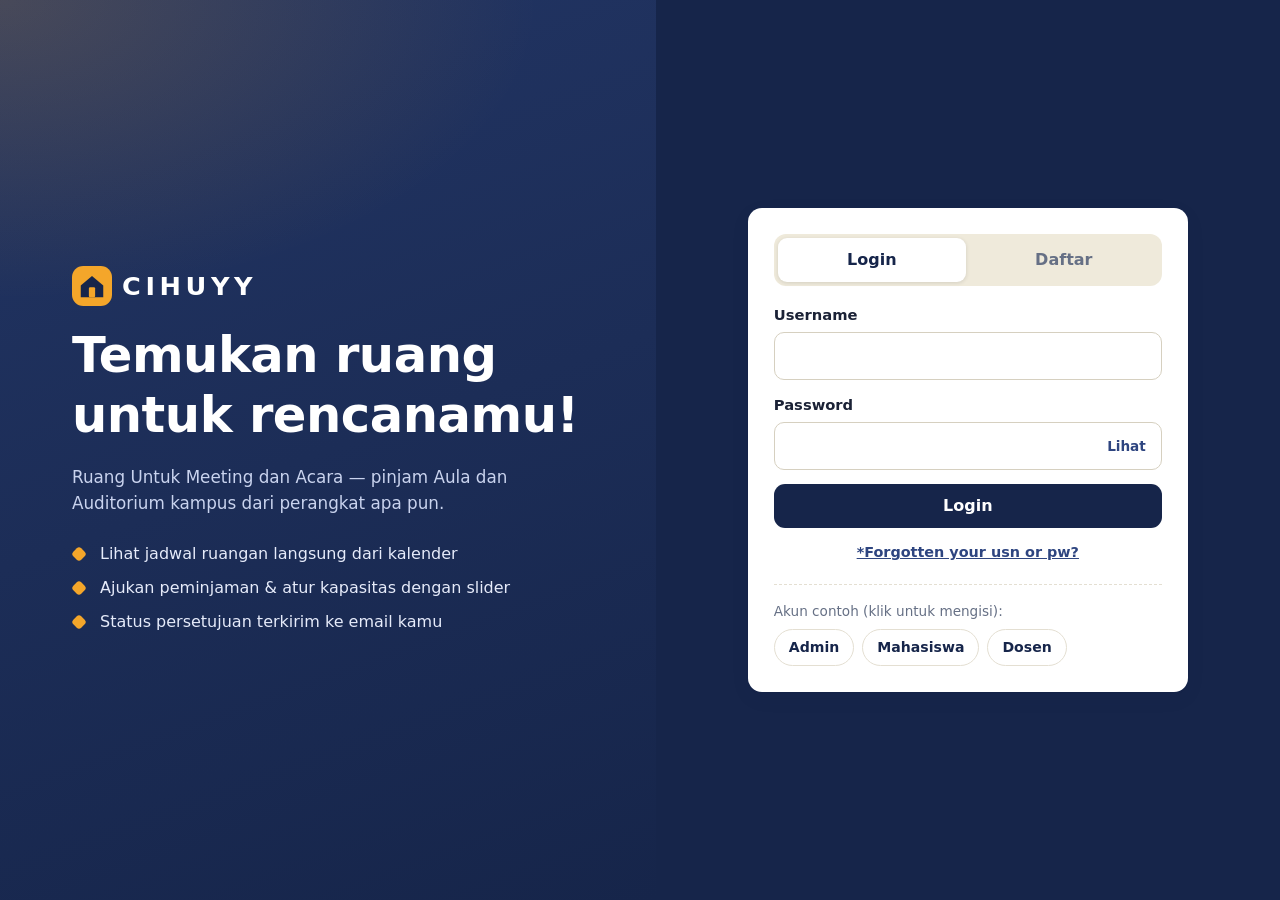
==== admin.html @ 541a38cf "Add files via upload" ====
<!doctype html>
<html lang="id">
<head>
  <meta charset="utf-8">
  <meta name="viewport" content="width=device-width, initial-scale=1">
  <meta name="theme-color" content="#16254a">
  <title>RUMA — Mode Admin</title>
  <link rel="stylesheet" href="css/base.css">
  <link rel="stylesheet" href="css/calendar.css">
  <link rel="stylesheet" href="css/admin.css">
</head>
<body>
  <header class="topbar">
    <div class="topbar-in">
      <a class="brand" href="admin.html" aria-label="CIHUYY beranda admin">
        <svg class="brand-mark" viewBox="0 0 32 32" width="30" height="30" aria-hidden="true"><rect width="32" height="32" rx="9" fill="#f4a62a"/><path d="M7 15.5 16 8l9 7.5V25H7z" fill="#16254a"/><rect x="13.5" y="17" width="5" height="8" rx="1" fill="#f4a62a"/></svg>
        <span class="brand-name">CIHUYY</span>
        <span class="mode-tag admin">Mode Admin</span>
      </a>
      <div class="topbar-right">
        <a class="btn ghost sm light" href="client.html">Mode Client →</a>
        <div class="userchip"><span class="avatar" id="avatar" aria-hidden="true"></span><span class="u-text"><strong id="userName"></strong><small>Administrator</small></span></div>
        <button type="button" class="btn ghost sm light" id="logoutBtn">Keluar</button>
      </div>
    </div>
    <nav class="tabs" aria-label="Menu admin">
      <button type="button" data-tab="ringkasan">Ringkasan</button>
      <button type="button" data-tab="permintaan">Permintaan <span class="count" id="pendCount" hidden></span></button>
      <button type="button" data-tab="jadwal">Jadwal</button>
      <button type="button" data-tab="kapasitas">Kapasitas Aula</button>
      <button type="button" data-tab="pengguna">Pengguna</button>
    </nav>
  </header>

  <main class="container">
    <section id="tab-ringkasan" hidden>
      <div class="page-head"><h1>Ringkasan</h1><p>Pantau permintaan peminjaman yang masuk dari mode client secara langsung.</p></div>
      <div class="stats" id="stats"></div>
      <div class="two-col">
        <div class="card pad"><h3>Menunggu persetujuan</h3><div id="quickPending"></div></div>
        <div class="card pad"><h3>Jadwal terdekat</h3><div id="upcoming"></div></div>
      </div>
    </section>

    <section id="tab-permintaan" hidden>
      <div class="page-head"><h1>Permintaan peminjaman</h1><p>Setujui atau tolak permohonan. Pemohon otomatis mendapat email dan notifikasi.</p></div>
      <div class="toolbar">
        <div class="chips" id="filterChips" role="group" aria-label="Filter status">
          <button type="button" class="chip active" data-filter="semua">Semua</button>
          <button type="button" class="chip" data-filter="menunggu">Menunggu</button>
          <button type="button" class="chip" data-filter="disetujui">Disetujui</button>
          <button type="button" class="chip" data-filter="ditolak">Ditolak</button>
        </div>
        <input type="search" id="searchBox" placeholder="Cari nama, kode, kegiatan…" aria-label="Cari permintaan">
      </div>
      <div class="card table-card"><div class="table-wrap"><table class="table" id="reqTable">
        <thead><tr><th>Kode</th><th>Peminjam</th><th>Tanggal</th><th>Waktu</th><th>Ruangan</th><th>Status</th><th>Aksi</th></tr></thead>
        <tbody id="reqBody"></tbody>
      </table></div></div>
    </section>

    <section id="tab-jadwal" hidden>
      <div class="page-head"><h1>Jadwal ruangan</h1><p>Tampilan kalender yang sama dengan yang dilihat client, lengkap dengan nama peminjam.</p></div>
      <div class="jadwal-layout">
        <div class="card pad" id="calRoot"></div>
        <div class="card pad" id="schedRoot"></div>
      </div>
    </section>

    <section id="tab-kapasitas" hidden>
      <div class="page-head"><h1>Kapasitas aula</h1><p>Geser slider untuk menentukan kapasitas maksimum tiap ruangan. Perubahan langsung memengaruhi slider di formulir client.</p></div>
      <div class="cap-grid" id="capGrid"></div>
    </section>

    <section id="tab-pengguna" hidden>
      <div class="page-head"><h1>Pengguna terdaftar</h1><p>Daftar akun yang dapat masuk ke CIHUYY.</p></div>
      <div class="card table-card"><div class="table-wrap"><table class="table">
        <thead><tr><th>Nama</th><th>Username</th><th>Email</th><th>Tipe</th><th>ID</th><th>Aksi</th></tr></thead>
        <tbody id="userBody"></tbody>
      </table></div></div>
    </section>
  </main>

  <script src="js/utils.js"></script>
  <script src="js/ui.js"></script>
  <script src="js/storage.js"></script>
  <script src="js/auth.js"></script>
  <script src="js/mailer.js"></script>
  <script src="js/calendar.js"></script>
  <script src="js/schedule.js"></script>
  <script src="js/admin.js"></script>
</body>
</html>
---- css/base.css ----
/* RUMA — base.css : token desain, reset, dan komponen bersama */
:root {
  --navy: #16254a;
  --navy-2: #223564;
  --navy-3: #2e4580;
  --amber: #f4a62a;
  --amber-d: #d98a0c;
  --cream: #f6f3ea;
  --card: #ffffff;
  --ink: #1b2236;
  --muted: #667085;
  --line: #e4dfd2;
  --ok: #1d7f55;
  --ok-bg: #e2f4ea;
  --wait: #9a6700;
  --wait-bg: #fff1cf;
  --bad: #b3261e;
  --bad-bg: #fde4e1;
  --radius: 14px;
  --shadow: 0 1px 2px rgba(22, 37, 74, .06), 0 6px 20px rgba(22, 37, 74, .06);
  --focus: 0 0 0 3px rgba(244, 166, 42, .45);
}

*,
*::before,
*::after {
  box-sizing: border-box;
}

html {
  -webkit-text-size-adjust: 100%;
}

body {
  margin: 0;
  font: 16px/1.5 system-ui, -apple-system, "Segoe UI", Roboto, "Helvetica Neue", Arial, sans-serif;
  background: var(--cream);
  color: var(--ink);
  min-height: 100vh;
}

body.modal-open {
  overflow: hidden;
}

h1,
h2,
h3 {
  line-height: 1.2;
  margin: 0;
  letter-spacing: -.01em;
}

h1 {
  font-size: clamp(1.4rem, 1.1rem + 1.4vw, 2rem);
}

h3 {
  font-size: 1.05rem;
}

p {
  margin: 0;
}

a {
  color: var(--navy-3);
}

code {
  font: 600 .85em ui-monospace, Menlo, Consolas, monospace;
  background: #efeadb;
  padding: 2px 6px;
  border-radius: 6px;
}

button {
  font: inherit;
  cursor: pointer;
}

:focus-visible {
  outline: none;
  box-shadow: var(--focus);
}

[hidden] {
  display: none !important;
}

.sr-only {
  position: absolute;
  width: 1px;
  height: 1px;
  overflow: hidden;
  clip: rect(0 0 0 0);
  white-space: nowrap;
}

.muted {
  color: var(--muted);
}

.muted-sm {
  color: var(--muted);
  font-size: .85rem;
}

.ok-text {
  color: var(--ok);
  font-weight: 600;
}

.bad-text {
  color: var(--bad) !important;
}

/* ---------- Layout ---------- */
.container {
  max-width: 1120px;
  margin: 0 auto;
  padding: 22px 16px 80px;
}

.page-head {
  margin-bottom: 18px;
  display: grid;
  gap: 4px;
}

.page-head p {
  color: var(--muted);
}

.grid-2 {
  display: grid;
  grid-template-columns: 1fr 1fr;
  gap: 12px;
}

.card {
  background: var(--card);
  border: 1px solid var(--line);
  border-radius: var(--radius);
  box-shadow: var(--shadow);
}

.card.pad,
.pad {
  padding: 20px;
}

.block {
  display: flex;
  width: 100%;
  justify-content: center;
}

/* ---------- Topbar ---------- */
.topbar {
  background: var(--navy);
  color: #fff;
  position: sticky;
  top: 0;
  z-index: 30;
  box-shadow: 0 2px 12px rgba(0, 0, 0, .15);
}

.topbar-in {
  max-width: 1120px;
  margin: 0 auto;
  padding: 10px 16px;
  display: flex;
  align-items: center;
  justify-content: space-between;
  gap: 12px;
}

.brand {
  display: inline-flex;
  align-items: center;
  gap: 10px;
  color: inherit;
  text-decoration: none;
}

.brand-name {
  font-weight: 800;
  letter-spacing: .18em;
  font-size: 1.15rem;
}

.mode-tag {
  font-size: .7rem;
  font-weight: 700;
  text-transform: uppercase;
  letter-spacing: .08em;
  padding: 3px 9px;
  border-radius: 99px;
  background: rgba(255, 255, 255, .14);
}

.mode-tag.admin {
  background: var(--amber);
  color: var(--navy);
}

.topbar-right {
  display: flex;
  align-items: center;
  gap: 10px;
}

.userchip {
  display: flex;
  align-items: center;
  gap: 9px;
}

.avatar {
  width: 34px;
  height: 34px;
  border-radius: 50%;
  background: var(--amber);
  color: var(--navy);
  display: grid;
  place-items: center;
  font-weight: 800;
}

.u-text {
  display: grid;
  line-height: 1.15;
}

.u-text small {
  color: #b9c4e4;
  font-size: .75rem;
}

.tabs {
  max-width: 1120px;
  margin: 0 auto;
  padding: 0 10px;
  display: flex;
  gap: 2px;
  overflow-x: auto;
  scrollbar-width: none;
}

.tabs::-webkit-scrollbar {
  display: none;
}

.tabs button {
  background: none;
  border: 0;
  color: #c9d3ee;
  padding: 12px 14px;
  font-weight: 600;
  white-space: nowrap;
  border-bottom: 3px solid transparent;
}

.tabs button:hover {
  color: #fff;
}

.tabs button.active {
  color: #fff;
  border-bottom-color: var(--amber);
}

.count {
  display: inline-grid;
  place-items: center;
  min-width: 20px;
  height: 20px;
  padding: 0 6px;
  margin-left: 4px;
  border-radius: 99px;
  background: var(--amber);
  color: var(--navy);
  font-size: .72rem;
  font-weight: 800;
}

/* ---------- Buttons ---------- */
.btn {
  display: inline-flex;
  align-items: center;
  justify-content: center;
  gap: 6px;
  border: 1.5px solid transparent;
  border-radius: 11px;
  padding: 11px 18px;
  font-weight: 700;
  text-decoration: none;
  line-height: 1.1;
  transition: transform .08s, background .15s, border-color .15s;
  min-height: 44px;
}

.btn:active:not(:disabled) {
  transform: translateY(1px);
}

.btn:disabled {
  opacity: .45;
  cursor: not-allowed;
}

.btn.sm {
  padding: 7px 12px;
  min-height: 36px;
  font-size: .88rem;
  border-radius: 9px;
}

.btn.primary {
  background: var(--navy);
  color: #fff;
}

.btn.primary:hover:not(:disabled) {
  background: var(--navy-2);
}

.btn.ghost {
  background: transparent;
  color: var(--navy);
  border-color: var(--line);
}

.btn.ghost:hover:not(:disabled) {
  border-color: var(--navy-3);
  background: #f2efe5;
}

.btn.ghost.light {
  color: #fff;
  border-color: rgba(255, 255, 255, .28);
}

.btn.ghost.light:hover {
  background: rgba(255, 255, 255, .12);
  border-color: rgba(255, 255, 255, .5);
}

.btn.danger {
  background: var(--bad-bg);
  color: var(--bad);
  border-color: #f3c3be;
}

.btn.danger:hover:not(:disabled) {
  background: #fbd3ce;
}

.btn.warn {
  background: var(--wait-bg);
  color: var(--wait);
  border-color: #efd48a;
}

.btn.warn:hover:not(:disabled) {
  background: #ffe8ac;
}

.icon-btn {
  width: 40px;
  height: 40px;
  border-radius: 50%;
  border: 0;
  background: transparent;
  font-size: 1.3rem;
  color: inherit;
  display: inline-grid;
  place-items: center;
}

.icon-btn:hover {
  background: rgba(22, 37, 74, .08);
}

.link {
  background: none;
  border: 0;
  padding: 0;
  color: var(--navy-3);
  text-decoration: underline;
  font-weight: 600;
}

/* ---------- Forms ---------- */
.field {
  display: grid;
  gap: 6px;
  margin-bottom: 14px;
  border: 0;
  padding: 0;
  min-width: 0;
}

.field>label,
.field>legend,
.slider-top label {
  font-weight: 700;
  font-size: .92rem;
  padding: 0;
}

input:not([type=checkbox]):not([type=radio]):not([type=range]),
select,
textarea {
  width: 100%;
  font: inherit;
  color: var(--ink);
  background: #fff;
  padding: 11px 13px;
  min-height: 44px;
  border: 1.5px solid #d6d0c0;
  border-radius: 10px;
  transition: border-color .15s, box-shadow .15s;
}

textarea {
  resize: vertical;
}

input:focus,
select:focus,
textarea:focus {
  outline: none;
  border-color: var(--amber-d);
  box-shadow: var(--focus);
}

.hint {
  color: var(--muted);
  font-size: .83rem;
}

.hint.tight {
  margin: -6px 0 14px;
}

.req-tag,
.opt-tag {
  font-size: .7rem;
  font-weight: 700;
  color: var(--muted);
  background: #efeadb;
  padding: 2px 7px;
  border-radius: 99px;
  margin-left: 4px;
  text-transform: lowercase;
}

.input-wrap {
  position: relative;
}

.input-wrap input {
  padding-right: 84px !important;
}

.reveal {
  position: absolute;
  right: 6px;
  top: 50%;
  transform: translateY(-50%);
  background: none;
  border: 0;
  color: var(--navy-3);
  font-weight: 700;
  font-size: .85rem;
  padding: 8px 10px;
}

.check {
  display: flex;
  gap: 10px;
  align-items: flex-start;
  margin: 4px 0 16px;
  font-weight: 600;
}

.check input {
  width: 20px;
  height: 20px;
  margin-top: 2px;
  accent-color: var(--navy);
  flex: none;
}

.form-error {
  background: var(--bad-bg);
  color: var(--bad);
  border: 1px solid #f3c3be;
  border-radius: 10px;
  padding: 10px 14px;
  font-size: .92rem;
  margin-bottom: 14px;
}

.form-error ul {
  margin: 0;
  padding-left: 18px;
}

.form-actions {
  display: flex;
  gap: 10px;
  justify-content: space-between;
  flex-wrap: wrap;
}

.form-actions.center {
  justify-content: center;
}

/* Slider rentang */
.slider {
  -webkit-appearance: none;
  appearance: none;
  width: 100%;
  height: 12px;
  border-radius: 99px;
  outline: none;
  cursor: pointer;
  margin: 8px 0 2px;
  background: linear-gradient(to right, var(--amber) var(--pct, 0%), #e3ddcc var(--pct, 0%));
}

.slider::-webkit-slider-thumb {
  -webkit-appearance: none;
  width: 28px;
  height: 28px;
  border-radius: 50%;
  background: var(--navy);
  border: 4px solid #fff;
  box-shadow: 0 1px 6px rgba(0, 0, 0, .35);
}

.slider::-moz-range-thumb {
  width: 22px;
  height: 22px;
  border-radius: 50%;
  background: var(--navy);
  border: 4px solid #fff;
  box-shadow: 0 1px 6px rgba(0, 0, 0, .35);
}

.slider::-moz-range-track {
  background: transparent;
}

.slider:focus-visible {
  box-shadow: var(--focus);
}

.slider-scale {
  display: flex;
  justify-content: space-between;
  color: var(--muted);
  font-size: .78rem;
}

/* ---------- Badges, chips, segmented ---------- */
.badge {
  display: inline-block;
  padding: 3px 10px;
  border-radius: 99px;
  font-size: .78rem;
  font-weight: 800;
  white-space: nowrap;
}

.badge.menunggu {
  background: var(--wait-bg);
  color: var(--wait);
}

.badge.disetujui {
  background: var(--ok-bg);
  color: var(--ok);
}

.badge.ditolak {
  background: var(--bad-bg);
  color: var(--bad);
}

.chips,
.demo-list {
  display: flex;
  gap: 8px;
  flex-wrap: wrap;
}

.chip {
  border: 1.5px solid var(--line);
  background: #fff;
  border-radius: 99px;
  padding: 7px 14px;
  font-weight: 700;
  font-size: .88rem;
  color: var(--navy);
}

.chip:hover {
  border-color: var(--navy-3);
}

.chip.active {
  background: var(--navy);
  color: #fff;
  border-color: var(--navy);
}

.seg {
  display: grid;
  grid-template-columns: 1fr 1fr;
  gap: 4px;
  background: #efeadb;
  padding: 4px;
  border-radius: 12px;
  margin-bottom: 18px;
}

.seg.small {
  grid-template-columns: repeat(3, 1fr);
  margin-bottom: 0;
}

.seg-btn,
.seg-opt span {
  border: 0;
  background: transparent;
  padding: 10px;
  border-radius: 9px;
  font-weight: 700;
  color: var(--muted);
  text-align: center;
  display: block;
  cursor: pointer;
}

.seg-btn.active,
.seg-opt input:checked+span {
  background: #fff;
  color: var(--navy);
  box-shadow: 0 1px 4px rgba(0, 0, 0, .12);
}

.seg-opt input {
  position: absolute;
  opacity: 0;
  pointer-events: none;
}

.seg-opt input:focus-visible+span {
  box-shadow: var(--focus);
}

/* ---------- Tabel responsif ---------- */
.table-wrap {
  overflow-x: auto;
}

.table-card {
  overflow: hidden;
}

.table {
  width: 100%;
  border-collapse: collapse;
  font-size: .93rem;
}

.table th {
  text-align: left;
  font-size: .76rem;
  text-transform: uppercase;
  letter-spacing: .06em;
  color: var(--muted);
  padding: 12px 14px;
  background: #faf8f2;
  border-bottom: 1px solid var(--line);
  white-space: nowrap;
}

.table td {
  padding: 12px 14px;
  border-bottom: 1px solid #efeadb;
  vertical-align: top;
}

.table tr:last-child td {
  border-bottom: 0;
}

.table .sub {
  display: block;
  color: var(--muted);
  font-size: .8rem;
  margin-top: 2px;
}

.table .act {
  display: flex;
  gap: 6px;
  flex-wrap: wrap;
}

.empty {
  display: grid;
  gap: 4px;
  justify-items: center;
  text-align: center;
  padding: 28px 16px;
  color: var(--muted);
}

.empty strong {
  color: var(--ink);
}

/* ---------- Toast & modal ---------- */
.toast-host {
  position: fixed;
  z-index: 100;
  left: 50%;
  bottom: 20px;
  transform: translateX(-50%);
  display: grid;
  gap: 8px;
  width: min(94vw, 460px);
  pointer-events: none;
}

.toast {
  pointer-events: auto;
  background: var(--navy);
  color: #fff;
  padding: 12px 16px;
  border-radius: 12px;
  box-shadow: 0 8px 28px rgba(0, 0, 0, .3);
  font-weight: 600;
  font-size: .92rem;
  border-left: 5px solid var(--amber);
  animation: pop .25s ease-out;
  transition: opacity .3s;
}

.toast.ok {
  border-left-color: #43c68b;
}

.toast.bad {
  border-left-color: #ff7b72;
}

.toast.warn {
  border-left-color: var(--amber);
}

.toast.out {
  opacity: 0;
}

@keyframes pop {
  from {
    transform: translateY(12px);
    opacity: 0;
  }
}

.modal-backdrop {
  position: fixed;
  inset: 0;
  background: rgba(15, 22, 45, .55);
  z-index: 90;
  display: grid;
  place-items: center;
  padding: 16px;
  animation: fade .15s;
}

@keyframes fade {
  from {
    opacity: 0;
  }
}

.modal {
  background: #fff;
  border-radius: 16px;
  width: min(460px, 100%);
  max-height: 90vh;
  display: flex;
  flex-direction: column;
  box-shadow: 0 20px 60px rgba(0, 0, 0, .35);
}

.modal.wide {
  width: min(620px, 100%);
}

.modal:focus {
  outline: none;
}

.modal-head {
  display: flex;
  align-items: center;
  justify-content: space-between;
  padding: 16px 18px 8px 22px;
}

.modal-body {
  padding: 8px 22px 12px;
  overflow-y: auto;
}

.modal-foot {
  padding: 12px 22px 18px;
  display: flex;
  gap: 8px;
  justify-content: flex-end;
  flex-wrap: wrap;
}

.terms {
  padding-left: 20px;
  display: grid;
  gap: 8px;
  margin: 0;
}

@media (max-width: 760px) {

  .u-text,
  .mode-tag {
    display: none;
  }

  .grid-2 {
    grid-template-columns: 1fr;
    gap: 0;
  }

  .grid-2 .field {
    margin-bottom: 14px;
  }

  .topbar-right .btn.sm {
    padding: 6px 10px;
  }

  /* tabel menjadi kartu */
  .table thead {
    display: none;
  }

  .table,
  .table tbody,
  .table tr,
  .table td {
    display: block;
    width: 100%;
  }

  .table tr {
    padding: 10px 14px;
    border-bottom: 1px solid var(--line);
  }

  .table td {
    border: 0;
    padding: 4px 0;
    display: flex;
    justify-content: space-between;
    gap: 14px;
    text-align: right;
  }

  .table td::before {
    content: attr(data-label);
    font-weight: 700;
    color: var(--muted);
    font-size: .8rem;
    text-align: left;
    flex: none;
  }

  .table .act {
    justify-content: flex-end;
  }

  .table tr.empty-row td::before {
    content: none;
  }

  .modal-foot .btn {
    flex: 1;
  }
}

@media (prefers-reduced-motion: reduce) {
  * {
    animation: none !important;
    transition: none !important;
  }
}
---- css/calendar.css ----
/* RUMA — calendar.css : kalender bulanan & tabel jadwal (dipakai client + admin) */
.jadwal-layout {
  display: grid;
  grid-template-columns: minmax(300px, 420px) 1fr;
  gap: 18px;
  align-items: start;
}

.cal-head {
  display: flex;
  align-items: center;
  justify-content: space-between;
  margin-bottom: 10px;
}

.cal-title {
  font-size: 1.1rem;
}

.cal-title span {
  color: var(--muted);
}

.cal-grid {
  display: grid;
  grid-template-columns: repeat(7, 1fr);
  gap: 4px;
}

.cal-dow span {
  text-align: center;
  font-size: .72rem;
  font-weight: 700;
  color: var(--muted);
  text-transform: uppercase;
  padding: 4px 0;
}

.cal-pad {
  aspect-ratio: 1;
}

.cal-day {
  position: relative;
  aspect-ratio: 1;
  min-height: 40px;
  border: 0;
  background: #faf8f2;
  border-radius: 10px;
  font-weight: 600;
  color: var(--ink);
  display: grid;
  place-items: center;
  padding-bottom: 6px;
  transition: background .12s;
}

.cal-day:hover {
  background: #efe9d6;
}

.cal-day.is-past {
  color: #a9a597;
}

.cal-day.is-today {
  box-shadow: inset 0 0 0 2px var(--amber);
}

.cal-day.is-selected {
  background: var(--navy);
  color: #fff;
}

.cal-day.is-selected:hover {
  background: var(--navy-2);
}

.cal-dots {
  position: absolute;
  bottom: 5px;
  left: 0;
  right: 0;
  display: flex;
  justify-content: center;
  gap: 3px;
}

.dot {
  display: inline-block;
  width: 7px;
  height: 7px;
  border-radius: 50%;
}

.dot.ok {
  background: var(--ok);
}

.dot.wait {
  background: var(--amber-d);
}

.cal-day.is-selected .dot.ok {
  background: #6ee0a8;
}

.cal-day.is-selected .dot.wait {
  background: var(--amber);
}

.cal-foot {
  display: flex;
  align-items: center;
  gap: 14px;
  margin-top: 14px;
  font-size: .8rem;
  color: var(--muted);
  flex-wrap: wrap;
}

.cal-foot .btn {
  margin-left: auto;
}

.legend {
  display: inline-flex;
  align-items: center;
  gap: 6px;
}

.sched-title {
  font-size: 1.05rem;
}

.sched-date {
  color: var(--muted);
  margin: 2px 0 14px;
  font-weight: 600;
}

.sched-actions {
  margin-top: 16px;
  display: flex;
  justify-content: flex-end;
}

.pager {
  display: flex;
  align-items: center;
  justify-content: flex-end;
  gap: 12px;
  margin-top: 12px;
  color: var(--muted);
  font-size: .88rem;
}

@media (max-width: 860px) {
  .jadwal-layout {
    grid-template-columns: 1fr;
  }

  .sched-actions .btn {
    width: 100%;
  }
}
---- css/admin.css ----
/* RUMA — admin.css : mode admin */
.stats {
  display: grid;
  grid-template-columns: repeat(4, 1fr);
  gap: 14px;
  margin-bottom: 18px;
}

.stat {
  background: #fff;
  border: 1px solid var(--line);
  border-radius: var(--radius);
  padding: 16px 18px;
  box-shadow: var(--shadow);
  display: grid;
  gap: 2px;
  border-top: 4px solid var(--navy);
}

.stat strong {
  font-size: 2rem;
  line-height: 1.1;
}

.stat span {
  color: var(--muted);
  font-size: .88rem;
}

.stat.menunggu {
  border-top-color: var(--amber);
}

.stat.disetujui {
  border-top-color: var(--ok);
}

.stat.ditolak {
  border-top-color: var(--bad);
}

.two-col {
  display: grid;
  grid-template-columns: 1fr 1fr;
  gap: 18px;
  align-items: start;
}

.two-col h3 {
  margin-bottom: 10px;
}

.qrow {
  display: flex;
  justify-content: space-between;
  align-items: center;
  gap: 12px;
  padding: 11px 0;
  border-bottom: 1px solid #efeadb;
}

.qrow:last-child {
  border-bottom: 0;
}

.qrow small {
  display: block;
  color: var(--muted);
  font-size: .82rem;
}

.qact {
  display: flex;
  gap: 6px;
  flex: none;
}

.toolbar {
  display: flex;
  justify-content: space-between;
  align-items: center;
  gap: 12px;
  margin-bottom: 14px;
  flex-wrap: wrap;
}

.toolbar input[type=search] {
  max-width: 300px;
}

.detail-top {
  display: flex;
  justify-content: space-between;
  align-items: center;
  gap: 10px;
  margin-bottom: 12px;
  font-size: 1.1rem;
}

.detail {
  margin: 0 0 14px;
  display: grid;
  grid-template-columns: 1fr 1fr;
  gap: 10px 18px;
}

.detail dt {
  color: var(--muted);
  font-size: .76rem;
  text-transform: uppercase;
  letter-spacing: .05em;
}

.detail dd {
  margin: 0;
  font-weight: 600;
  overflow-wrap: anywhere;
}

/* Kapasitas aula */
.cap-grid {
  display: grid;
  grid-template-columns: repeat(auto-fit, minmax(300px, 1fr));
  gap: 18px;
}

.cap-card header {
  display: flex;
  justify-content: space-between;
  align-items: baseline;
  gap: 10px;
}

.cap-big {
  display: flex;
  align-items: baseline;
  gap: 8px;
  margin: 14px 0 6px;
}

.cap-big output {
  font-size: 3rem;
  font-weight: 800;
  line-height: 1;
  color: var(--navy);
  font-variant-numeric: tabular-nums;
}

.cap-big span {
  color: var(--muted);
  font-weight: 600;
}

.cap-card .hint {
  margin: 12px 0 14px;
  min-height: 2.6em;
}

.cap-actions {
  display: flex;
  justify-content: space-between;
  gap: 8px;
  flex-wrap: wrap;
}

@media (max-width: 860px) {
  .stats {
    grid-template-columns: 1fr 1fr;
  }

  .two-col {
    grid-template-columns: 1fr;
  }

  .detail {
    grid-template-columns: 1fr;
  }

  .toolbar input[type=search] {
    max-width: none;
  }

  .qrow {
    flex-direction: column;
    align-items: stretch;
  }

  .qact {
    justify-content: flex-end;
  }
}
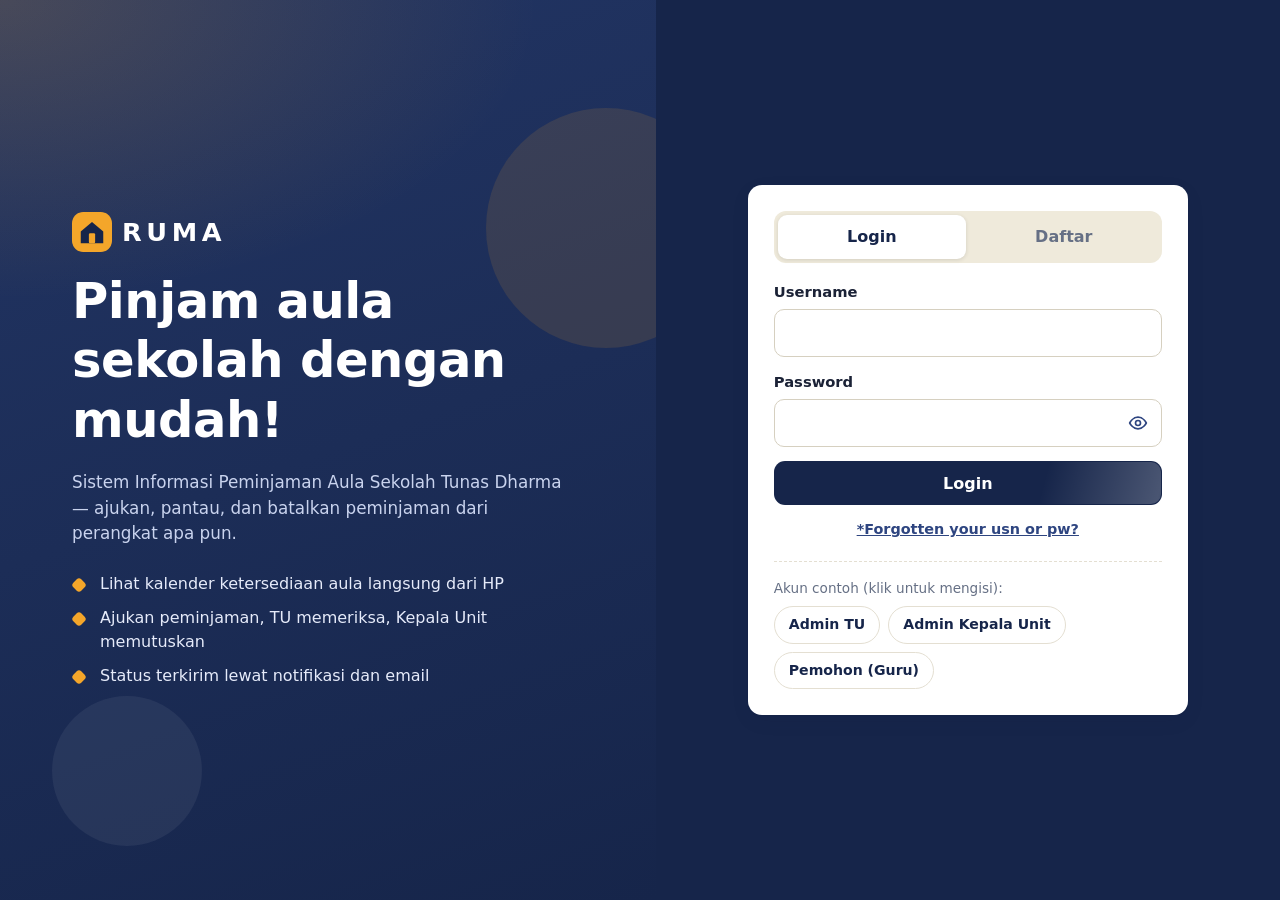
==== commit 5760dc5e: "Add files via upload" ====
--- a/admin.html
+++ b/admin.html
@@ -1,83 +1,198 @@
 <!doctype html>
 <html lang="id">
+
 <head>
   <meta charset="utf-8">
   <meta name="viewport" content="width=device-width, initial-scale=1">
   <meta name="theme-color" content="#16254a">
-  <title>RUMA — Mode Admin</title>
+  <link rel="icon" href="assets/logo.svg" type="image/svg+xml">
+  <title>RUMA — Admin</title>
   <link rel="stylesheet" href="css/base.css">
   <link rel="stylesheet" href="css/calendar.css">
   <link rel="stylesheet" href="css/admin.css">
+  <link rel="stylesheet" href="css/motion.css">
 </head>
+
 <body>
   <header class="topbar">
     <div class="topbar-in">
-      <a class="brand" href="admin.html" aria-label="CIHUYY beranda admin">
-        <svg class="brand-mark" viewBox="0 0 32 32" width="30" height="30" aria-hidden="true"><rect width="32" height="32" rx="9" fill="#f4a62a"/><path d="M7 15.5 16 8l9 7.5V25H7z" fill="#16254a"/><rect x="13.5" y="17" width="5" height="8" rx="1" fill="#f4a62a"/></svg>
-        <span class="brand-name">CIHUYY</span>
-        <span class="mode-tag admin">Mode Admin</span>
+      <a class="brand" href="admin.html" aria-label="RUMA beranda admin">
+        <img class="brand-mark" src="assets/logo.svg" width="32" height="32" alt="" aria-hidden="true">
+        <span class="brand-name">RUMA</span>
+        <span class="mode-tag admin" id="roleTag">Admin</span>
       </a>
       <div class="topbar-right">
-        <a class="btn ghost sm light" href="client.html">Mode Client →</a>
-        <div class="userchip"><span class="avatar" id="avatar" aria-hidden="true"></span><span class="u-text"><strong id="userName"></strong><small>Administrator</small></span></div>
+        <div class="userchip"><span class="avatar" id="avatar" aria-hidden="true"></span><span class="u-text"><strong
+              id="userName"></strong><small id="userRole"></small></span></div>
+        <button type="button" class="btn ghost sm light" id="profileBtn">Profil</button>
+        <button type="button" class="btn ghost sm light" id="passBtn">Kata sandi</button>
         <button type="button" class="btn ghost sm light" id="logoutBtn">Keluar</button>
       </div>
     </div>
+    <!-- Menu tampil sesuai jenis admin: data-roles = tu / kepala -->
     <nav class="tabs" aria-label="Menu admin">
-      <button type="button" data-tab="ringkasan">Ringkasan</button>
-      <button type="button" data-tab="permintaan">Permintaan <span class="count" id="pendCount" hidden></span></button>
-      <button type="button" data-tab="jadwal">Jadwal</button>
-      <button type="button" data-tab="kapasitas">Kapasitas Aula</button>
-      <button type="button" data-tab="pengguna">Pengguna</button>
+      <button type="button" data-tab="ringkasan" data-roles="tu kepala">Ringkasan</button>
+      <button type="button" data-tab="permohonan" data-roles="tu kepala"><span id="permLabel">Permohonan</span> <span
+          class="count" id="pendCount" hidden></span></button>
+      <button type="button" data-tab="jadwal" data-roles="tu kepala">Jadwal</button>
+      <button type="button" data-tab="aula" data-roles="tu">Data Aula</button>
+      <button type="button" data-tab="pengguna" data-roles="tu">Akun Pengguna</button>
+      <button type="button" data-tab="rekap" data-roles="kepala">Rekap</button>
+      <button type="button" data-tab="notif" data-roles="tu kepala">Notifikasi <span class="count" id="notifCount"
+          hidden></span></button>
     </nav>
   </header>
 
   <main class="container">
     <section id="tab-ringkasan" hidden>
-      <div class="page-head"><h1>Ringkasan</h1><p>Pantau permintaan peminjaman yang masuk dari mode client secara langsung.</p></div>
+      <div class="page-head">
+        <h1>Ringkasan</h1>
+        <p id="sumSub"></p>
+      </div>
       <div class="stats" id="stats"></div>
       <div class="two-col">
-        <div class="card pad"><h3>Menunggu persetujuan</h3><div id="quickPending"></div></div>
-        <div class="card pad"><h3>Jadwal terdekat</h3><div id="upcoming"></div></div>
-      </div>
-    </section>
-
-    <section id="tab-permintaan" hidden>
-      <div class="page-head"><h1>Permintaan peminjaman</h1><p>Setujui atau tolak permohonan. Pemohon otomatis mendapat email dan notifikasi.</p></div>
+        <div class="card pad">
+          <h3 id="quickTitle"></h3>
+          <div id="quickList"></div>
+        </div>
+        <div class="card pad">
+          <h3>Jadwal terdekat</h3>
+          <div id="upcoming"></div>
+        </div>
+      </div>
+    </section>
+
+    <section id="tab-permohonan" hidden>
+      <div class="page-head">
+        <h1 id="permTitle"></h1>
+        <p id="permSub"></p>
+      </div>
       <div class="toolbar">
-        <div class="chips" id="filterChips" role="group" aria-label="Filter status">
-          <button type="button" class="chip active" data-filter="semua">Semua</button>
-          <button type="button" class="chip" data-filter="menunggu">Menunggu</button>
-          <button type="button" class="chip" data-filter="disetujui">Disetujui</button>
-          <button type="button" class="chip" data-filter="ditolak">Ditolak</button>
-        </div>
-        <input type="search" id="searchBox" placeholder="Cari nama, kode, kegiatan…" aria-label="Cari permintaan">
-      </div>
-      <div class="card table-card"><div class="table-wrap"><table class="table" id="reqTable">
-        <thead><tr><th>Kode</th><th>Peminjam</th><th>Tanggal</th><th>Waktu</th><th>Ruangan</th><th>Status</th><th>Aksi</th></tr></thead>
-        <tbody id="reqBody"></tbody>
-      </table></div></div>
+        <div class="chips" id="filterChips" role="group" aria-label="Filter status"></div>
+        <input type="search" id="searchBox" placeholder="Cari nama, kode, kegiatan…" aria-label="Cari permohonan">
+      </div>
+      <div class="card table-card">
+        <div class="table-wrap">
+          <table class="table" id="reqTable">
+            <thead>
+              <tr>
+                <th>Kode</th>
+                <th>Pemohon</th>
+                <th>Tanggal</th>
+                <th>Waktu</th>
+                <th>Ruangan</th>
+                <th>Status</th>
+                <th>Aksi</th>
+              </tr>
+            </thead>
+            <tbody id="reqBody"></tbody>
+          </table>
+        </div>
+      </div>
     </section>
 
     <section id="tab-jadwal" hidden>
-      <div class="page-head"><h1>Jadwal ruangan</h1><p>Tampilan kalender yang sama dengan yang dilihat client, lengkap dengan nama peminjam.</p></div>
+      <div class="page-head">
+        <h1>Kalender &amp; jadwal aula</h1>
+        <p>Kalender ketersediaan yang sama dengan yang dilihat pemohon, lengkap dengan nama pemohon.</p>
+      </div>
       <div class="jadwal-layout">
         <div class="card pad" id="calRoot"></div>
         <div class="card pad" id="schedRoot"></div>
       </div>
     </section>
 
-    <section id="tab-kapasitas" hidden>
-      <div class="page-head"><h1>Kapasitas aula</h1><p>Geser slider untuk menentukan kapasitas maksimum tiap ruangan. Perubahan langsung memengaruhi slider di formulir client.</p></div>
+    <section id="tab-aula" hidden>
+      <div class="page-head">
+        <h1>Data aula</h1>
+        <p>Ubah nama, kapasitas maksimum (slider), dan jumlah kursi tiap aula. Perubahan langsung memengaruhi formulir
+          pemohon.</p>
+      </div>
       <div class="cap-grid" id="capGrid"></div>
     </section>
 
     <section id="tab-pengguna" hidden>
-      <div class="page-head"><h1>Pengguna terdaftar</h1><p>Daftar akun yang dapat masuk ke CIHUYY.</p></div>
-      <div class="card table-card"><div class="table-wrap"><table class="table">
-        <thead><tr><th>Nama</th><th>Username</th><th>Email</th><th>Tipe</th><th>ID</th><th>Aksi</th></tr></thead>
-        <tbody id="userBody"></tbody>
-      </table></div></div>
+      <div class="page-head">
+        <h1>Akun pengguna</h1>
+        <p>Tambah, ubah, atau nonaktifkan akun pemohon. Akun TU dan Kepala Unit dibuat saat penyiapan sistem.</p>
+      </div>
+      <div class="toolbar"><button type="button" class="btn primary" id="addUserBtn">+ Tambah akun pemohon</button>
+      </div>
+      <div class="card table-card">
+        <div class="table-wrap">
+          <table class="table">
+            <thead>
+              <tr>
+                <th>Nama</th>
+                <th>Username</th>
+                <th>Email</th>
+                <th>Peran / Unit</th>
+                <th>NIDN</th>
+                <th>Status</th>
+                <th>Aksi</th>
+              </tr>
+            </thead>
+            <tbody id="userBody"></tbody>
+          </table>
+        </div>
+      </div>
+    </section>
+
+    <section id="tab-rekap" hidden>
+      <div class="page-head">
+        <h1>Rekap peminjaman</h1>
+        <p>Rekap permohonan berdasarkan periode (tanggal peminjaman) dan unit.</p>
+      </div>
+      <div class="card pad rekap-filter">
+        <div class="field"><label for="rFrom">Dari tanggal</label><input id="rFrom" type="date"></div>
+        <div class="field"><label for="rTo">Sampai tanggal</label><input id="rTo" type="date"></div>
+        <div class="field"><label for="rUnitSel">Unit</label><select id="rUnitSel"></select></div>
+        <button type="button" class="btn ghost" id="csvBtn">Unduh CSV</button>
+      </div>
+      <div class="stats" id="rekapStats"></div>
+      <div class="card table-card">
+        <div class="table-wrap">
+          <table class="table">
+            <thead>
+              <tr>
+                <th>Unit</th>
+                <th>Total</th>
+                <th>Disetujui</th>
+                <th>Ditolak</th>
+                <th>Dibatalkan</th>
+                <th>Diproses</th>
+              </tr>
+            </thead>
+            <tbody id="rekapUnit"></tbody>
+          </table>
+        </div>
+      </div>
+      <h3 class="sub-h">Daftar permohonan pada periode</h3>
+      <div class="card table-card">
+        <div class="table-wrap">
+          <table class="table">
+            <thead>
+              <tr>
+                <th>Kode</th>
+                <th>Pemohon</th>
+                <th>Unit</th>
+                <th>Tanggal</th>
+                <th>Ruangan</th>
+                <th>Status</th>
+              </tr>
+            </thead>
+            <tbody id="rekapBody"></tbody>
+          </table>
+        </div>
+      </div>
+    </section>
+
+    <section id="tab-notif" hidden>
+      <div class="page-head">
+        <h1>Notifikasi</h1>
+        <p>Pemberitahuan permohonan baru, diteruskan, dan dibatalkan.</p>
+      </div>
+      <div id="notifList" class="notif-list"></div>
     </section>
   </main>
 
@@ -86,8 +201,12 @@
   <script src="js/storage.js"></script>
   <script src="js/auth.js"></script>
   <script src="js/mailer.js"></script>
+  <script src="js/notify.js"></script>
+  <script src="js/flow.js"></script>
+  <script src="js/account.js"></script>
   <script src="js/calendar.js"></script>
   <script src="js/schedule.js"></script>
   <script src="js/admin.js"></script>
 </body>
-</html>
+
+</html>
--- a/css/base.css
+++ b/css/base.css
@@ -184,6 +184,12 @@
   text-decoration: none;
 }
 
+.brand-mark {
+  display: block;
+  flex: none;
+  border-radius: 9px;
+}
+
 .brand-name {
   font-weight: 800;
   letter-spacing: .18em;
@@ -462,20 +468,34 @@
 }
 
 .input-wrap input {
-  padding-right: 84px !important;
+  padding-right: 46px !important;
 }
 
 .reveal {
   position: absolute;
-  right: 6px;
+  right: 5px;
   top: 50%;
   transform: translateY(-50%);
+  width: 38px;
+  height: 38px;
+  display: grid;
+  place-items: center;
   background: none;
   border: 0;
+  border-radius: 10px;
   color: var(--navy-3);
-  font-weight: 700;
-  font-size: .85rem;
-  padding: 8px 10px;
+  cursor: pointer;
+}
+
+.reveal:hover,
+.reveal:focus-visible {
+  background: rgba(22, 37, 74, .08);
+}
+
+.reveal svg {
+  width: 20px;
+  height: 20px;
+  pointer-events: none;
 }
 
 .check {
@@ -913,4 +933,113 @@
     animation: none !important;
     transition: none !important;
   }
-}+}
+/* ---------- Status tambahan (alur TU → Kepala Unit) ---------- */
+:root {
+  --fwd: #1d4f9a;
+  --fwd-bg: #e1ecfb;
+  --off: #5b6272;
+  --off-bg: #eceef2;
+}
+
+.badge.diteruskan {
+  background: var(--fwd-bg);
+  color: var(--fwd);
+}
+
+.badge.dibatalkan {
+  background: var(--off-bg);
+  color: var(--off);
+}
+
+/* ---------- Notifikasi dalam aplikasi ---------- */
+.notif-list {
+  display: grid;
+  gap: 10px;
+  max-width: 760px;
+}
+
+.notif {
+  padding: 12px 16px;
+  display: flex;
+  justify-content: space-between;
+  gap: 14px;
+  align-items: baseline;
+}
+
+.notif p {
+  margin: 0;
+}
+
+.notif time {
+  color: var(--muted);
+  font-size: .8rem;
+  white-space: nowrap;
+}
+
+.notif.unread {
+  border-left: 4px solid var(--amber);
+  font-weight: 700;
+}
+
+.sub-h {
+  margin: 22px 0 10px;
+}
+
+input[type=file] {
+  width: 100%;
+  font: inherit;
+  padding: 8px;
+  border: 1.5px dashed var(--line);
+  border-radius: 10px;
+  background: #fff;
+}
+
+/* Foto profil */
+.avatar {
+  flex: none;
+  background-size: cover;
+  background-position: center;
+  background-repeat: no-repeat;
+}
+
+.avatar.has-photo {
+  color: transparent;
+}
+
+.avatar.sm {
+  width: 28px;
+  height: 28px;
+  font-size: .8rem;
+}
+
+.avatar.avatar-lg {
+  width: 76px;
+  height: 76px;
+  font-size: 1.9rem;
+  border: 3px solid rgba(22, 37, 74, .12);
+}
+
+.cell-user {
+  display: inline-flex;
+  align-items: center;
+  gap: 8px;
+}
+
+.photo-edit {
+  display: flex;
+  align-items: center;
+  gap: 14px;
+  margin-bottom: 16px;
+}
+
+.photo-actions {
+  display: flex;
+  flex-wrap: wrap;
+  align-items: center;
+  gap: 8px;
+}
+
+.photo-actions .hint {
+  flex-basis: 100%;
+}
--- a/css/admin.css
+++ b/css/admin.css
@@ -188,4 +188,33 @@
   .qact {
     justify-content: flex-end;
   }
-}+}
+/* ---------- Status tambahan, rekap, total ---------- */
+.stat.diteruskan {
+  border-top-color: var(--fwd);
+}
+
+.stat.dibatalkan {
+  border-top-color: var(--off);
+}
+
+.rekap-filter {
+  display: flex;
+  gap: 14px;
+  align-items: flex-end;
+  flex-wrap: wrap;
+  margin-bottom: 16px;
+}
+
+.rekap-filter .field {
+  margin: 0;
+  min-width: 160px;
+}
+
+.total-row td {
+  background: #faf7ee;
+}
+
+.detail .btn {
+  margin-left: 6px;
+}
--- a/css/motion.css
+++ b/css/motion.css
@@ -0,0 +1,680 @@
+/* RUMA — motion.css : animasi & navigasi interaktif + gaya form terkunci / edit profil.
+ * Dimuat setelah base.css. Semua animasi otomatis mati bila pengguna memilih
+ * "kurangi gerakan" (lihat aturan prefers-reduced-motion di bagian akhir). */
+
+:root {
+  --ease: cubic-bezier(.22, .8, .24, 1);
+  --lift: 0 10px 28px rgba(22, 37, 74, .14);
+}
+
+html {
+  scroll-behavior: smooth;
+}
+
+/* ---------- Perpindahan halaman / tab ---------- */
+@keyframes rise {
+  from {
+    opacity: 0;
+    transform: translateY(14px);
+  }
+
+  to {
+    opacity: 1;
+    transform: none;
+  }
+}
+
+@keyframes fade-in {
+  from {
+    opacity: 0;
+  }
+
+  to {
+    opacity: 1;
+  }
+}
+
+@keyframes pop-in {
+  from {
+    opacity: 0;
+    transform: scale(.94) translateY(8px);
+  }
+
+  to {
+    opacity: 1;
+    transform: none;
+  }
+}
+
+@keyframes slide-down {
+  from {
+    opacity: 0;
+    transform: translateY(-10px);
+  }
+
+  to {
+    opacity: 1;
+    transform: none;
+  }
+}
+
+@keyframes pulse-ring {
+  0% {
+    box-shadow: 0 0 0 0 rgba(244, 166, 42, .55);
+  }
+
+  100% {
+    box-shadow: 0 0 0 10px rgba(244, 166, 42, 0);
+  }
+}
+
+@keyframes draw-check {
+  from {
+    stroke-dashoffset: 30;
+  }
+
+  to {
+    stroke-dashoffset: 0;
+  }
+}
+
+@keyframes float-y {
+
+  0%,
+  100% {
+    transform: translateY(0);
+  }
+
+  50% {
+    transform: translateY(-14px);
+  }
+}
+
+@keyframes shine {
+  from {
+    background-position: -200% 0;
+  }
+
+  to {
+    background-position: 200% 0;
+  }
+}
+
+.topbar {
+  animation: slide-down .45s var(--ease) both;
+}
+
+main.container>section:not([hidden]) {
+  animation: rise .45s var(--ease) both;
+}
+
+.page-head {
+  animation: rise .5s var(--ease) both;
+}
+
+/* ---------- Navigasi tab: garis penanda bergeser + hover ---------- */
+.tabs button {
+  position: relative;
+  border-bottom-color: transparent !important;
+  transition: color .2s, transform .2s var(--ease), background .2s;
+  border-radius: 10px 10px 0 0;
+}
+
+.tabs button::after {
+  content: "";
+  position: absolute;
+  left: 12px;
+  right: 12px;
+  bottom: 0;
+  height: 3px;
+  border-radius: 3px 3px 0 0;
+  background: var(--amber);
+  transform: scaleX(0);
+  transform-origin: center;
+  transition: transform .3s var(--ease);
+}
+
+.tabs button:hover {
+  background: rgba(255, 255, 255, .07);
+  transform: translateY(-1px);
+}
+
+.tabs button:hover::after {
+  transform: scaleX(.45);
+}
+
+.tabs button.active::after {
+  transform: scaleX(1);
+}
+
+.tabs button.active {
+  background: rgba(255, 255, 255, .10);
+}
+
+.count:not([hidden]) {
+  animation: pop-in .35s var(--ease) both, pulse-ring 1.8s ease-out 2;
+}
+
+/* Logo & nama aplikasi */
+.brand-mark {
+  transition: transform .5s var(--ease);
+}
+
+.brand:hover .brand-mark {
+  transform: rotate(-8deg) scale(1.08);
+}
+
+.userchip .avatar {
+  transition: transform .25s var(--ease), box-shadow .25s;
+}
+
+.userchip:hover .avatar {
+  transform: scale(1.08);
+  box-shadow: 0 0 0 3px rgba(244, 166, 42, .55);
+}
+
+/* ---------- Kartu & daftar (muncul berurutan) ---------- */
+.card {
+  transition: transform .25s var(--ease), box-shadow .25s, border-color .25s;
+}
+
+.hist-item:hover,
+.mail:hover,
+.stat:hover {
+  transform: translateY(-3px);
+  box-shadow: var(--lift);
+}
+
+.hist-list>*,
+.notif-list>*,
+.mail-list>*,
+.avail-list>li,
+.room-pick>*,
+.stats>* {
+  animation: rise .5s var(--ease) both;
+}
+
+:is(.hist-list, .notif-list, .mail-list, .avail-list, .room-pick, .stats)> :nth-child(1) {
+  animation-delay: .04s;
+}
+
+:is(.hist-list, .notif-list, .mail-list, .avail-list, .room-pick, .stats)> :nth-child(2) {
+  animation-delay: .10s;
+}
+
+:is(.hist-list, .notif-list, .mail-list, .avail-list, .room-pick, .stats)> :nth-child(3) {
+  animation-delay: .16s;
+}
+
+:is(.hist-list, .notif-list, .mail-list, .avail-list, .room-pick, .stats)> :nth-child(4) {
+  animation-delay: .22s;
+}
+
+:is(.hist-list, .notif-list, .mail-list, .avail-list, .room-pick, .stats)> :nth-child(n+5) {
+  animation-delay: .28s;
+}
+
+.notif {
+  transition: transform .2s var(--ease), background .2s;
+}
+
+.notif:hover {
+  transform: translateX(4px);
+  background: #fffdf6;
+}
+
+.avail-list li {
+  transition: transform .2s var(--ease), background .2s;
+}
+
+.avail-list li:hover {
+  transform: translateX(3px);
+}
+
+tbody tr {
+  transition: background .15s;
+}
+
+tbody tr:hover {
+  background: #faf8f2;
+}
+
+/* ---------- Tombol ---------- */
+.btn {
+  position: relative;
+  overflow: hidden;
+  transition: transform .2s var(--ease), box-shadow .2s, background .15s, border-color .15s;
+}
+
+.btn:hover:not(:disabled) {
+  transform: translateY(-2px);
+  box-shadow: 0 8px 18px rgba(22, 37, 74, .16);
+}
+
+.btn:active:not(:disabled) {
+  transform: translateY(0) scale(.98);
+  box-shadow: none;
+}
+
+.btn.primary::after {
+  content: "";
+  position: absolute;
+  inset: 0;
+  background: linear-gradient(105deg, transparent 35%, rgba(255, 255, 255, .22) 50%, transparent 65%);
+  background-size: 200% 100%;
+  background-position: -200% 0;
+  pointer-events: none;
+}
+
+.btn.primary:hover:not(:disabled)::after {
+  animation: shine .9s var(--ease);
+}
+
+.btn.ghost.light:hover {
+  box-shadow: none;
+}
+
+/* ---------- Form: fokus, pilihan ruangan, slider ---------- */
+input:not([type=checkbox]):not([type=radio]):not([type=range]):not(.locked):hover:not(:disabled),
+select:hover,
+textarea:hover {
+  border-color: #bdb59d;
+}
+
+.room-card {
+  transition: transform .2s var(--ease), border-color .2s, background .2s, box-shadow .2s;
+}
+
+.room-opt:hover .room-card {
+  transform: translateY(-2px);
+  box-shadow: 0 6px 16px rgba(22, 37, 74, .1);
+}
+
+.room-opt input:checked+.room-card {
+  animation: pop-in .3s var(--ease);
+}
+
+.meter i {
+  transition: width .35s var(--ease);
+}
+
+.slider-out {
+  display: inline-block;
+  transition: transform .15s var(--ease);
+}
+
+.slider:active~* .slider-out,
+.slider-field:active .slider-out {
+  transform: scale(1.06);
+}
+
+.form-error:not([hidden]),
+.hint-ok:not([hidden]) {
+  animation: pop-in .3s var(--ease);
+}
+
+/* ---------- Kalender ---------- */
+.cal-day {
+  transition: transform .18s var(--ease), background .18s, box-shadow .18s;
+}
+
+.cal-day:not(.is-past):hover {
+  transform: scale(1.1);
+  z-index: 1;
+}
+
+.cal-day.is-selected {
+  animation: pop-in .25s var(--ease);
+}
+
+/* ---------- Modal, toast, terima kasih ---------- */
+.modal-backdrop {
+  animation: fade-in .2s ease-out;
+  backdrop-filter: blur(3px);
+}
+
+.modal {
+  animation: pop-in .32s var(--ease) both;
+}
+
+.icon-btn {
+  transition: transform .25s var(--ease), background .15s;
+}
+
+.icon-btn:hover {
+  transform: rotate(90deg);
+}
+
+.thanks {
+  animation: pop-in .5s var(--ease) both;
+}
+
+.thanks-icon {
+  animation: pop-in .5s .15s var(--ease) both, pulse-ring 1.6s .6s ease-out 2;
+}
+
+.status-pill {
+  animation: rise .5s .25s var(--ease) both;
+}
+
+.summary>div {
+  animation: rise .45s var(--ease) both;
+}
+
+.summary>div:nth-child(1) {
+  animation-delay: .30s;
+}
+
+.summary>div:nth-child(2) {
+  animation-delay: .36s;
+}
+
+.summary>div:nth-child(3) {
+  animation-delay: .42s;
+}
+
+.summary>div:nth-child(4) {
+  animation-delay: .48s;
+}
+
+.summary>div:nth-child(n+5) {
+  animation-delay: .54s;
+}
+
+/* ---------- Halaman login ---------- */
+.login-hero {
+  position: relative;
+  overflow: hidden;
+}
+
+.login-hero::before,
+.login-hero::after {
+  content: "";
+  position: absolute;
+  border-radius: 50%;
+  background: rgba(244, 166, 42, .12);
+  pointer-events: none;
+  animation: float-y 7s ease-in-out infinite;
+}
+
+.login-hero::before {
+  width: 240px;
+  height: 240px;
+  right: -70px;
+  top: 12%;
+}
+
+.login-hero::after {
+  width: 150px;
+  height: 150px;
+  left: 8%;
+  bottom: 6%;
+  animation-duration: 9s;
+  animation-delay: -3s;
+  background: rgba(255, 255, 255, .06);
+}
+
+.login-hero>* {
+  position: relative;
+  z-index: 1;
+  animation: rise .6s var(--ease) both;
+}
+
+.login-hero> :nth-child(2) {
+  animation-delay: .08s;
+}
+
+.login-hero> :nth-child(3) {
+  animation-delay: .16s;
+}
+
+.login-hero> :nth-child(4) {
+  animation-delay: .24s;
+}
+
+.hero-points li {
+  animation: rise .55s var(--ease) both;
+}
+
+.hero-points li:nth-child(1) {
+  animation-delay: .32s;
+}
+
+.hero-points li:nth-child(2) {
+  animation-delay: .40s;
+}
+
+.hero-points li:nth-child(3) {
+  animation-delay: .48s;
+}
+
+.login-card {
+  animation: pop-in .55s .1s var(--ease) both;
+}
+
+.login-card form:not([hidden]) {
+  animation: rise .4s var(--ease) both;
+}
+
+.chip {
+  transition: transform .18s var(--ease), background .15s;
+}
+
+.chip:hover {
+  transform: translateY(-2px);
+}
+
+/* ---------- Pemohon: data akun terkunci ---------- */
+.applicant {
+  border: 1.5px dashed var(--line);
+  border-radius: 12px;
+  padding: 14px 16px 6px;
+  margin: 0 0 16px;
+  background: #fcfbf7;
+  min-width: 0;
+}
+
+.applicant legend {
+  font-weight: 800;
+  font-size: .95rem;
+  padding: 0 8px;
+}
+
+.applicant .hint {
+  display: block;
+  margin: -4px 0 8px;
+}
+
+.lock-tag {
+  font-size: .7rem;
+  font-weight: 700;
+  color: var(--muted);
+  background: #efeadb;
+  padding: 2px 8px;
+  border-radius: 99px;
+  margin-left: 6px;
+}
+
+input.locked,
+input:disabled {
+  background: #eeeeef !important;
+  color: #5d6578;
+  border-color: #d9d9dd !important;
+  cursor: not-allowed;
+  box-shadow: none !important;
+  -webkit-text-fill-color: #5d6578;
+  opacity: 1;
+}
+
+.req-mark {
+  color: var(--bad);
+  font-weight: 800;
+  margin-left: 2px;
+}
+
+/* ---------- Modal Edit Profil ---------- */
+.profile-head {
+  display: flex;
+  align-items: center;
+  gap: 16px;
+  margin: 4px 0 6px;
+}
+
+.avatar-edit {
+  position: relative;
+  flex: none;
+}
+
+.avatar-edit .avatar-lg {
+  width: 84px;
+  height: 84px;
+  border: 3px solid var(--amber);
+  box-shadow: 0 4px 14px rgba(22, 37, 74, .18);
+  transition: transform .3s var(--ease);
+}
+
+.avatar-edit:hover .avatar-lg {
+  transform: scale(1.04);
+}
+
+.pen-badge {
+  position: absolute;
+  right: -4px;
+  bottom: -4px;
+  width: 30px;
+  height: 30px;
+  padding: 0;
+  display: grid;
+  place-items: center;
+  border-radius: 50%;
+  border: 2px solid #fff;
+  background: #fff;
+  color: var(--navy-3);
+  box-shadow: 0 2px 8px rgba(22, 37, 74, .25);
+  transition: transform .2s var(--ease), background .15s, color .15s;
+}
+
+.pen-badge svg,
+.pen-btn svg {
+  width: 16px;
+  height: 16px;
+}
+
+.pen-badge:hover {
+  transform: scale(1.12) rotate(-8deg);
+  background: var(--navy);
+  color: #fff;
+}
+
+.name-edit {
+  flex: 1;
+  min-width: 0;
+  display: flex;
+  align-items: center;
+  gap: 6px;
+}
+
+.name-input {
+  flex: 1;
+  min-width: 0;
+  font-size: clamp(1rem, 4vw, 1.2rem) !important;
+  font-weight: 800;
+  text-transform: uppercase;
+  letter-spacing: -.01em;
+  color: var(--navy);
+  border: 1.5px solid transparent !important;
+  background: transparent !important;
+  padding: 6px 8px !important;
+  min-height: 0 !important;
+  border-radius: 8px;
+  text-overflow: ellipsis;
+}
+
+.name-input:not(.editing):focus {
+  box-shadow: none;
+  border-color: transparent !important;
+  cursor: default;
+}
+
+.name-input.editing {
+  background: #fff !important;
+  border-color: var(--amber-d) !important;
+  box-shadow: var(--focus);
+  text-transform: none;
+}
+
+.pen-btn {
+  flex: none;
+  width: 34px;
+  height: 34px;
+  padding: 0;
+  display: grid;
+  place-items: center;
+  border: 0;
+  border-radius: 50%;
+  background: transparent;
+  color: var(--navy-3);
+  transition: transform .2s var(--ease), background .15s;
+}
+
+.pen-btn:hover {
+  background: #eef1fa;
+  transform: scale(1.1) rotate(-8deg);
+}
+
+.input-pen {
+  position: relative;
+}
+
+.input-pen input {
+  padding-right: 46px !important;
+}
+
+.input-pen .pen-btn {
+  position: absolute;
+  right: 6px;
+  top: 50%;
+  transform: translateY(-50%);
+}
+
+.input-pen .pen-btn:hover {
+  transform: translateY(-50%) scale(1.1) rotate(-8deg);
+}
+
+.photo-del {
+  font-size: .82rem;
+  margin: 0 0 2px;
+  display: inline-block;
+}
+
+.photo-hint {
+  display: block;
+  margin: 2px 0 14px;
+}
+
+.lock-note {
+  margin: -4px 0 12px;
+  font-size: .8rem;
+}
+
+@media (max-width: 520px) {
+
+  .login-hero::before,
+  .login-hero::after {
+    display: none;
+  }
+}
+
+/* ---------- Hormati preferensi "kurangi gerakan" ---------- */
+@media (prefers-reduced-motion: reduce) {
+  html {
+    scroll-behavior: auto;
+  }
+
+  *,
+  *::before,
+  *::after {
+    animation: none !important;
+    transition: none !important;
+  }
+}
